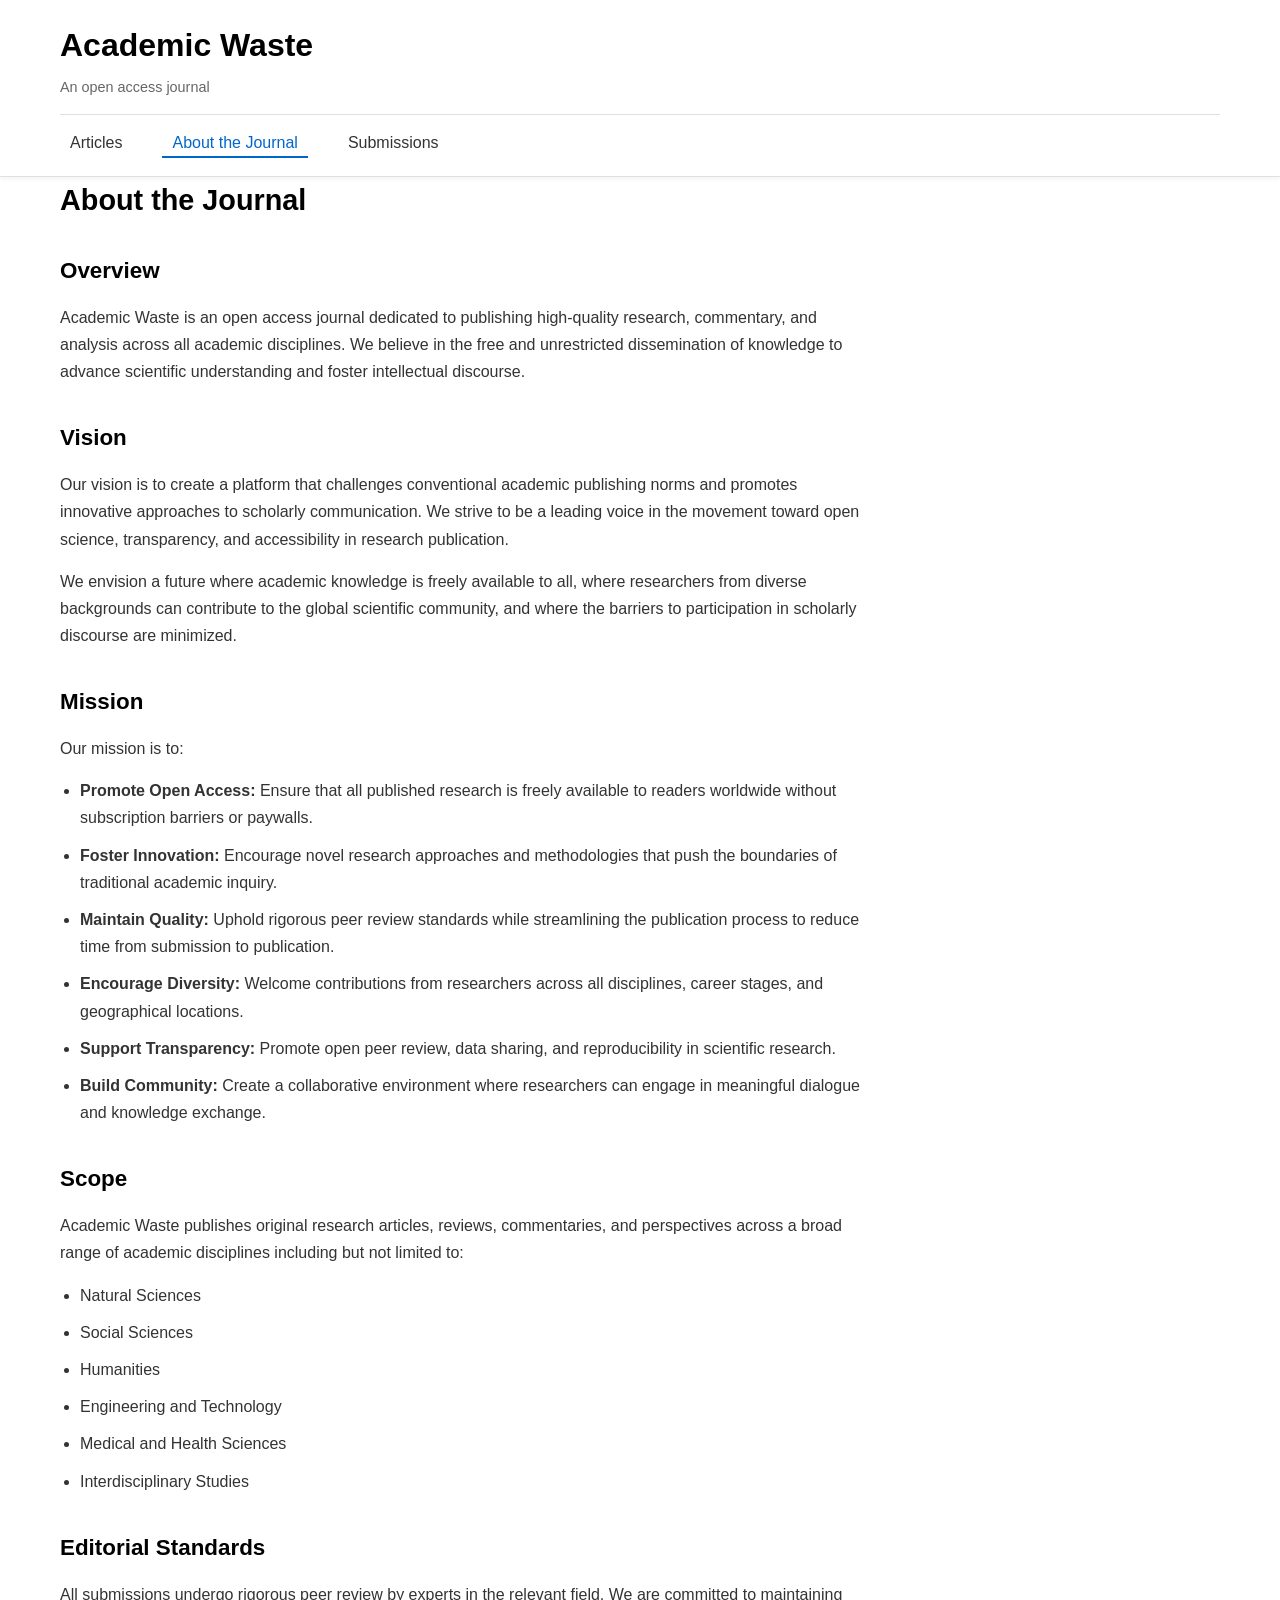
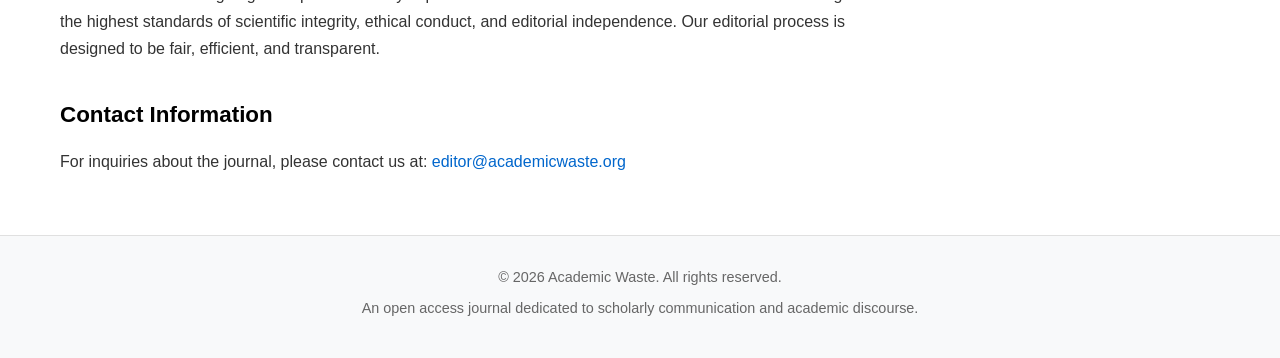
==== about.html @ 73ecdc00 "Create Academic Waste website with homepage, about, and submissions pages Co-authored-by: Prcmise <1" ====
<!DOCTYPE html>
<html lang="en">
<head>
    <meta charset="UTF-8">
    <meta name="viewport" content="width=device-width, initial-scale=1.0">
    <title>About the Journal - Academic Waste</title>
    <link rel="stylesheet" href="styles.css">
</head>
<body>
    <header>
        <div class="container">
            <div class="journal-title">
                <h1>Academic Waste</h1>
                <p class="subtitle">An open access journal</p>
            </div>
            <nav>
                <ul>
                    <li><a href="index.html">Articles</a></li>
                    <li><a href="about.html" class="active">About the Journal</a></li>
                    <li><a href="submissions.html">Submissions</a></li>
                </ul>
            </nav>
        </div>
    </header>

    <main class="container">
        <section class="about-content">
            <h2>About the Journal</h2>
            
            <div class="about-section">
                <h3>Overview</h3>
                <p>Academic Waste is an open access journal dedicated to publishing high-quality research, commentary, and analysis across all academic disciplines. We believe in the free and unrestricted dissemination of knowledge to advance scientific understanding and foster intellectual discourse.</p>
            </div>

            <div class="about-section">
                <h3>Vision</h3>
                <p>Our vision is to create a platform that challenges conventional academic publishing norms and promotes innovative approaches to scholarly communication. We strive to be a leading voice in the movement toward open science, transparency, and accessibility in research publication.</p>
                <p>We envision a future where academic knowledge is freely available to all, where researchers from diverse backgrounds can contribute to the global scientific community, and where the barriers to participation in scholarly discourse are minimized.</p>
            </div>

            <div class="about-section">
                <h3>Mission</h3>
                <p>Our mission is to:</p>
                <ul>
                    <li><strong>Promote Open Access:</strong> Ensure that all published research is freely available to readers worldwide without subscription barriers or paywalls.</li>
                    <li><strong>Foster Innovation:</strong> Encourage novel research approaches and methodologies that push the boundaries of traditional academic inquiry.</li>
                    <li><strong>Maintain Quality:</strong> Uphold rigorous peer review standards while streamlining the publication process to reduce time from submission to publication.</li>
                    <li><strong>Encourage Diversity:</strong> Welcome contributions from researchers across all disciplines, career stages, and geographical locations.</li>
                    <li><strong>Support Transparency:</strong> Promote open peer review, data sharing, and reproducibility in scientific research.</li>
                    <li><strong>Build Community:</strong> Create a collaborative environment where researchers can engage in meaningful dialogue and knowledge exchange.</li>
                </ul>
            </div>

            <div class="about-section">
                <h3>Scope</h3>
                <p>Academic Waste publishes original research articles, reviews, commentaries, and perspectives across a broad range of academic disciplines including but not limited to:</p>
                <ul>
                    <li>Natural Sciences</li>
                    <li>Social Sciences</li>
                    <li>Humanities</li>
                    <li>Engineering and Technology</li>
                    <li>Medical and Health Sciences</li>
                    <li>Interdisciplinary Studies</li>
                </ul>
            </div>

            <div class="about-section">
                <h3>Editorial Standards</h3>
                <p>All submissions undergo rigorous peer review by experts in the relevant field. We are committed to maintaining the highest standards of scientific integrity, ethical conduct, and editorial independence. Our editorial process is designed to be fair, efficient, and transparent.</p>
            </div>

            <div class="about-section">
                <h3>Contact Information</h3>
                <p>For inquiries about the journal, please contact us at: <a href="mailto:editor@academicwaste.org">editor@academicwaste.org</a></p>
            </div>
        </section>
    </main>

    <footer>
        <div class="container">
            <p>&copy; 2026 Academic Waste. All rights reserved.</p>
            <p>An open access journal dedicated to scholarly communication and academic discourse.</p>
        </div>
    </footer>
</body>
</html>
---- styles.css ----
/* CSS for Academic Waste - Inspired by Nature Communications */

* {
    margin: 0;
    padding: 0;
    box-sizing: border-box;
}

body {
    font-family: -apple-system, BlinkMacSystemFont, 'Segoe UI', 'Helvetica Neue', Arial, sans-serif;
    line-height: 1.6;
    color: #333;
    background-color: #fff;
}

.container {
    max-width: 1200px;
    margin: 0 auto;
    padding: 0 20px;
}

/* Header Styles */
header {
    background-color: #fff;
    border-bottom: 1px solid #e0e0e0;
    padding: 20px 0;
    position: sticky;
    top: 0;
    z-index: 1000;
    box-shadow: 0 2px 4px rgba(0,0,0,0.05);
}

.journal-title h1 {
    font-size: 2rem;
    font-weight: 700;
    color: #000;
    margin-bottom: 5px;
}

.journal-title .subtitle {
    font-size: 0.9rem;
    color: #666;
    margin-bottom: 15px;
}

/* Navigation Styles */
nav ul {
    list-style: none;
    display: flex;
    gap: 30px;
    border-top: 1px solid #e0e0e0;
    padding-top: 15px;
}

nav ul li a {
    text-decoration: none;
    color: #333;
    font-weight: 500;
    padding: 5px 10px;
    transition: color 0.3s, border-bottom 0.3s;
    border-bottom: 2px solid transparent;
}

nav ul li a:hover {
    color: #0066cc;
}

nav ul li a.active {
    color: #0066cc;
    border-bottom: 2px solid #0066cc;
}

/* Main Content */
main {
    padding: 40px 20px;
    min-height: calc(100vh - 200px);
}

section h2 {
    font-size: 1.8rem;
    margin-bottom: 30px;
    color: #000;
    font-weight: 700;
}

/* Article Cards */
.articles {
    max-width: 900px;
}

.article-card {
    background: #fff;
    border: 1px solid #e0e0e0;
    border-radius: 4px;
    padding: 25px;
    margin-bottom: 25px;
    transition: box-shadow 0.3s;
}

.article-card:hover {
    box-shadow: 0 4px 12px rgba(0,0,0,0.1);
}

.article-meta {
    display: flex;
    gap: 10px;
    margin-bottom: 15px;
}

.article-type {
    background-color: #f5f5f5;
    padding: 4px 12px;
    border-radius: 3px;
    font-size: 0.85rem;
    font-weight: 600;
    color: #666;
    text-transform: uppercase;
}

.open-access {
    background-color: #e8f5e9;
    color: #2e7d32;
    padding: 4px 12px;
    border-radius: 3px;
    font-size: 0.85rem;
    font-weight: 600;
}

.article-card h3 {
    font-size: 1.3rem;
    margin-bottom: 10px;
    line-height: 1.4;
}

.article-card h3 a {
    color: #000;
    text-decoration: none;
    transition: color 0.3s;
}

.article-card h3 a:hover {
    color: #0066cc;
}

.authors {
    font-size: 0.95rem;
    color: #666;
    margin-bottom: 12px;
    font-style: italic;
}

.abstract {
    font-size: 0.95rem;
    line-height: 1.6;
    color: #333;
    margin-bottom: 15px;
}

.article-footer {
    display: flex;
    justify-content: space-between;
    font-size: 0.85rem;
    color: #999;
    padding-top: 15px;
    border-top: 1px solid #f0f0f0;
}

/* About Page Styles */
.about-content {
    max-width: 800px;
}

.about-section {
    margin-bottom: 35px;
}

.about-section h3 {
    font-size: 1.4rem;
    margin-bottom: 15px;
    color: #000;
    font-weight: 600;
}

.about-section p {
    margin-bottom: 15px;
    line-height: 1.7;
}

.about-section ul {
    margin-left: 20px;
    margin-bottom: 15px;
}

.about-section ul li {
    margin-bottom: 10px;
    line-height: 1.7;
}

.about-section a {
    color: #0066cc;
    text-decoration: none;
}

.about-section a:hover {
    text-decoration: underline;
}

/* Submissions Page Styles */
.submissions-content {
    max-width: 800px;
}

.construction-notice {
    background: linear-gradient(135deg, #f8f9fa 0%, #e9ecef 100%);
    border: 2px solid #dee2e6;
    border-radius: 8px;
    padding: 40px;
    text-align: center;
    margin-bottom: 40px;
}

.notice-icon {
    font-size: 4rem;
    margin-bottom: 20px;
}

.construction-notice h3 {
    font-size: 1.6rem;
    margin-bottom: 20px;
    color: #000;
}

.construction-notice p {
    margin-bottom: 15px;
    line-height: 1.7;
    text-align: left;
}

.construction-notice ul {
    text-align: left;
    margin-left: 40px;
    margin-bottom: 20px;
}

.construction-notice ul li {
    margin-bottom: 8px;
}

.construction-notice a {
    color: #0066cc;
    text-decoration: none;
    font-weight: 600;
}

.construction-notice a:hover {
    text-decoration: underline;
}

.expected-launch {
    font-weight: 600;
    font-size: 1.05rem;
    margin-top: 25px !important;
    padding-top: 20px;
    border-top: 1px solid #dee2e6;
}

.submission-guidelines {
    background: #f8f9fa;
    border-left: 4px solid #0066cc;
    padding: 25px;
    border-radius: 4px;
}

.submission-guidelines h3 {
    font-size: 1.3rem;
    margin-bottom: 15px;
    color: #000;
}

.submission-guidelines p {
    line-height: 1.7;
    color: #666;
}

/* Footer Styles */
footer {
    background-color: #f8f9fa;
    border-top: 1px solid #e0e0e0;
    padding: 30px 0;
    margin-top: 60px;
    text-align: center;
}

footer p {
    margin-bottom: 8px;
    color: #666;
    font-size: 0.9rem;
}

/* Responsive Design */
@media (max-width: 768px) {
    .journal-title h1 {
        font-size: 1.5rem;
    }

    nav ul {
        flex-direction: column;
        gap: 10px;
    }

    section h2 {
        font-size: 1.5rem;
    }

    .article-card {
        padding: 20px;
    }

    .article-footer {
        flex-direction: column;
        gap: 5px;
    }

    .construction-notice {
        padding: 25px;
    }
}
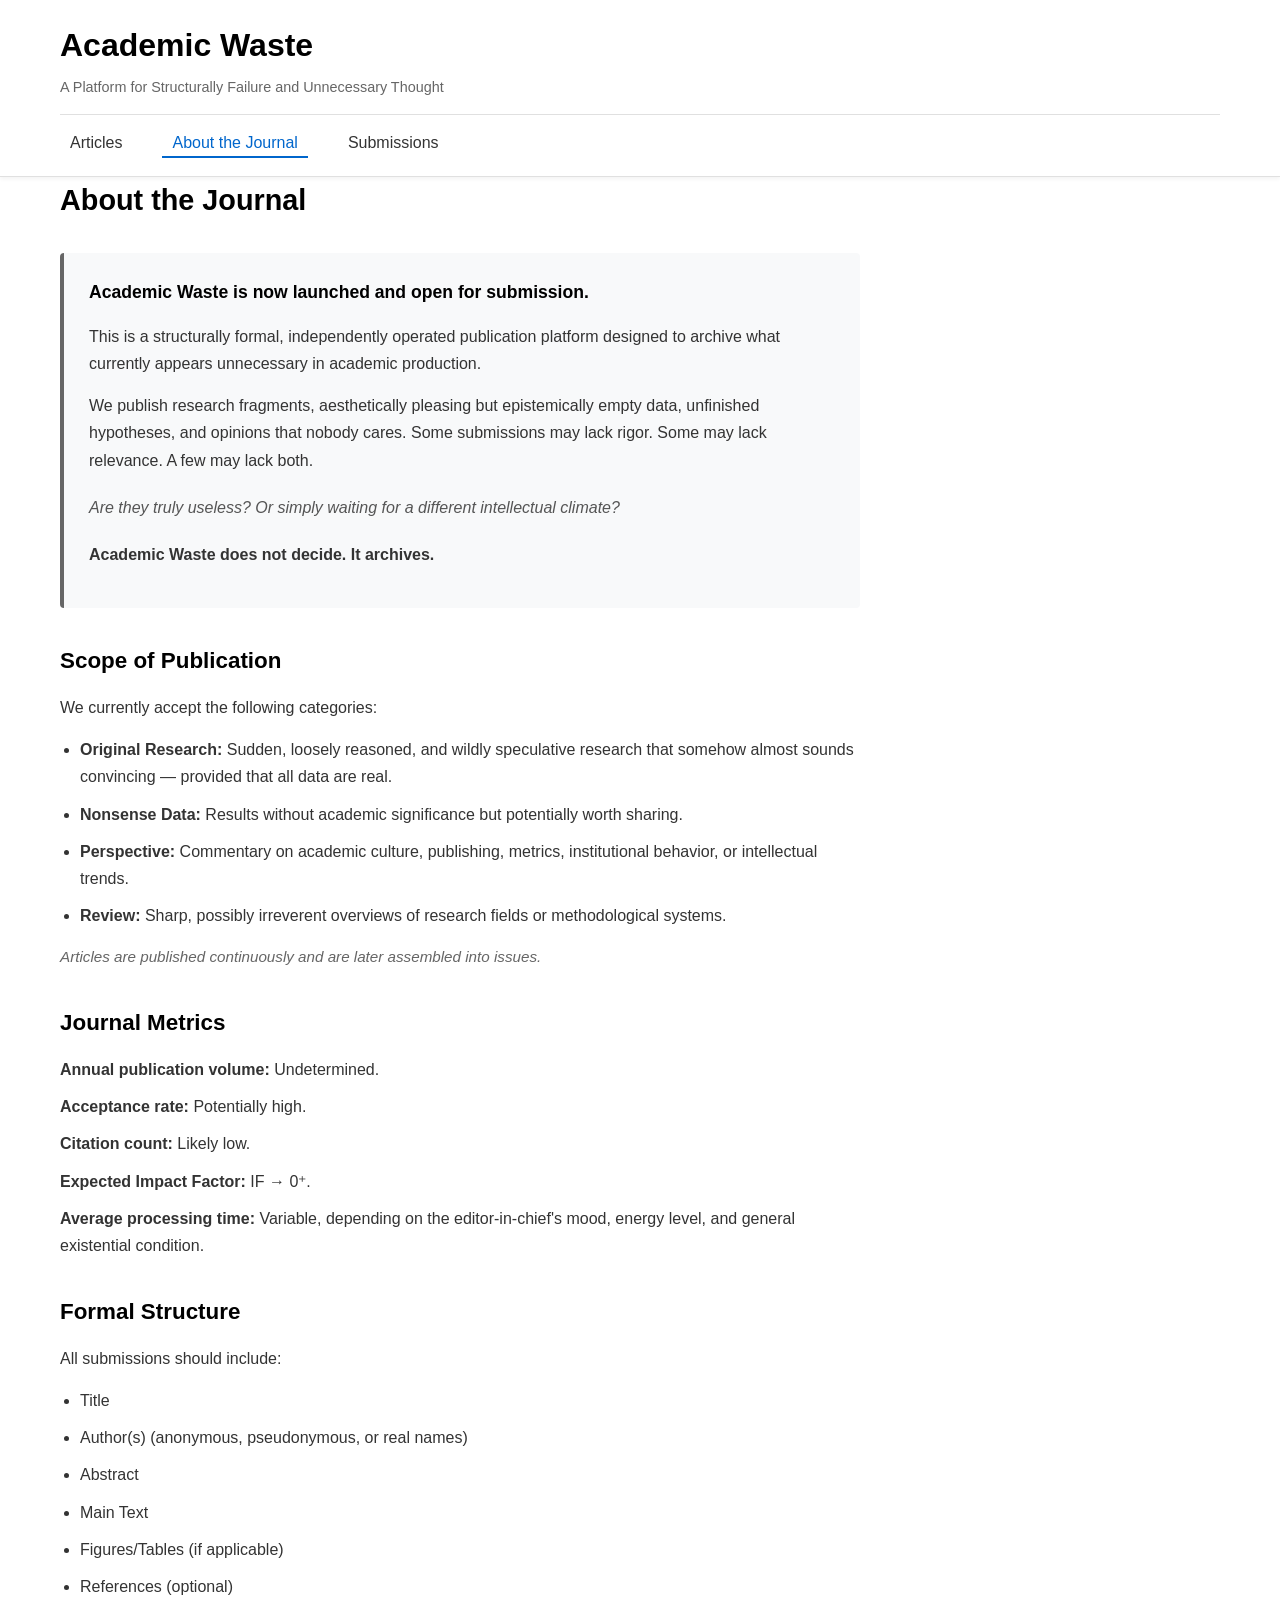
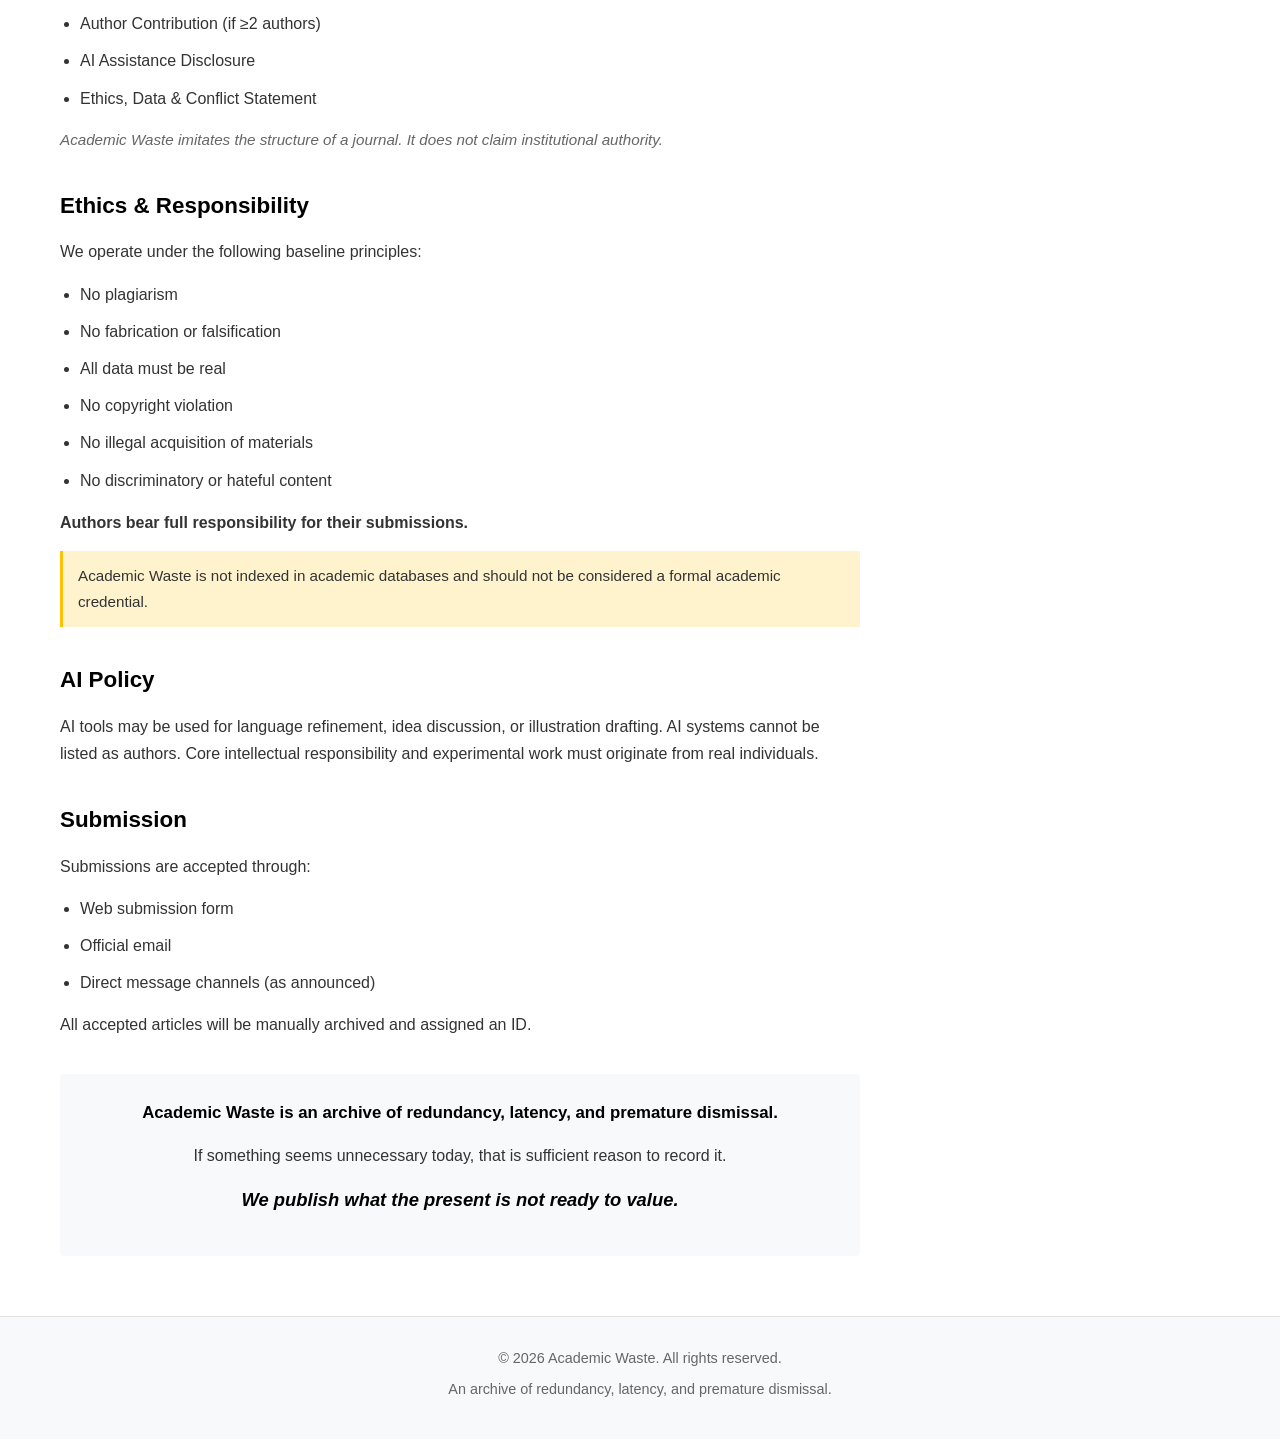
==== commit ddaa2de6: "Update About the Journal with new ironic, self-aware content and update subtitle/footer across all p" ====
--- a/about.html
+++ b/about.html
@@ -11,7 +11,7 @@
         <div class="container">
             <div class="journal-title">
                 <h1>Academic Waste</h1>
-                <p class="subtitle">An open access journal</p>
+                <p class="subtitle">A Platform for Structurally Failure and Unnecessary Thought</p>
             </div>
             <nav>
                 <ul>
@@ -27,51 +27,89 @@
         <section class="about-content">
             <h2>About the Journal</h2>
             
-            <div class="about-section">
-                <h3>Overview</h3>
-                <p>Academic Waste is an open access journal dedicated to publishing high-quality research, commentary, and analysis across all academic disciplines. We believe in the free and unrestricted dissemination of knowledge to advance scientific understanding and foster intellectual discourse.</p>
+            <div class="about-section intro-section">
+                <p class="tagline">Academic Waste is now launched and open for submission.</p>
+                <p>This is a structurally formal, independently operated publication platform designed to archive what currently appears unnecessary in academic production.</p>
+                <p>We publish research fragments, aesthetically pleasing but epistemically empty data, unfinished hypotheses, and opinions that nobody cares. Some submissions may lack rigor. Some may lack relevance. A few may lack both.</p>
+                <p class="question">Are they truly useless? Or simply waiting for a different intellectual climate?</p>
+                <p><strong>Academic Waste does not decide. It archives.</strong></p>
             </div>
 
             <div class="about-section">
-                <h3>Vision</h3>
-                <p>Our vision is to create a platform that challenges conventional academic publishing norms and promotes innovative approaches to scholarly communication. We strive to be a leading voice in the movement toward open science, transparency, and accessibility in research publication.</p>
-                <p>We envision a future where academic knowledge is freely available to all, where researchers from diverse backgrounds can contribute to the global scientific community, and where the barriers to participation in scholarly discourse are minimized.</p>
+                <h3>Scope of Publication</h3>
+                <p>We currently accept the following categories:</p>
+                <ul>
+                    <li><strong>Original Research:</strong> Sudden, loosely reasoned, and wildly speculative research that somehow almost sounds convincing — provided that all data are real.</li>
+                    <li><strong>Nonsense Data:</strong> Results without academic significance but potentially worth sharing.</li>
+                    <li><strong>Perspective:</strong> Commentary on academic culture, publishing, metrics, institutional behavior, or intellectual trends.</li>
+                    <li><strong>Review:</strong> Sharp, possibly irreverent overviews of research fields or methodological systems.</li>
+                </ul>
+                <p class="note">Articles are published continuously and are later assembled into issues.</p>
             </div>
 
-            <div class="about-section">
-                <h3>Mission</h3>
-                <p>Our mission is to:</p>
-                <ul>
-                    <li><strong>Promote Open Access:</strong> Ensure that all published research is freely available to readers worldwide without subscription barriers or paywalls.</li>
-                    <li><strong>Foster Innovation:</strong> Encourage novel research approaches and methodologies that push the boundaries of traditional academic inquiry.</li>
-                    <li><strong>Maintain Quality:</strong> Uphold rigorous peer review standards while streamlining the publication process to reduce time from submission to publication.</li>
-                    <li><strong>Encourage Diversity:</strong> Welcome contributions from researchers across all disciplines, career stages, and geographical locations.</li>
-                    <li><strong>Support Transparency:</strong> Promote open peer review, data sharing, and reproducibility in scientific research.</li>
-                    <li><strong>Build Community:</strong> Create a collaborative environment where researchers can engage in meaningful dialogue and knowledge exchange.</li>
+            <div class="about-section metrics-section">
+                <h3>Journal Metrics</h3>
+                <ul class="metrics-list">
+                    <li><strong>Annual publication volume:</strong> Undetermined.</li>
+                    <li><strong>Acceptance rate:</strong> Potentially high.</li>
+                    <li><strong>Citation count:</strong> Likely low.</li>
+                    <li><strong>Expected Impact Factor:</strong> IF → 0⁺.</li>
+                    <li><strong>Average processing time:</strong> Variable, depending on the editor-in-chief's mood, energy level, and general existential condition.</li>
                 </ul>
             </div>
 
             <div class="about-section">
-                <h3>Scope</h3>
-                <p>Academic Waste publishes original research articles, reviews, commentaries, and perspectives across a broad range of academic disciplines including but not limited to:</p>
+                <h3>Formal Structure</h3>
+                <p>All submissions should include:</p>
                 <ul>
-                    <li>Natural Sciences</li>
-                    <li>Social Sciences</li>
-                    <li>Humanities</li>
-                    <li>Engineering and Technology</li>
-                    <li>Medical and Health Sciences</li>
-                    <li>Interdisciplinary Studies</li>
+                    <li>Title</li>
+                    <li>Author(s) (anonymous, pseudonymous, or real names)</li>
+                    <li>Abstract</li>
+                    <li>Main Text</li>
+                    <li>Figures/Tables (if applicable)</li>
+                    <li>References (optional)</li>
+                    <li>Author Contribution (if ≥2 authors)</li>
+                    <li>AI Assistance Disclosure</li>
+                    <li>Ethics, Data &amp; Conflict Statement</li>
                 </ul>
+                <p class="note">Academic Waste <em>imitates</em> the structure of a journal. It does not claim institutional authority.</p>
             </div>
 
             <div class="about-section">
-                <h3>Editorial Standards</h3>
-                <p>All submissions undergo rigorous peer review by experts in the relevant field. We are committed to maintaining the highest standards of scientific integrity, ethical conduct, and editorial independence. Our editorial process is designed to be fair, efficient, and transparent.</p>
+                <h3>Ethics &amp; Responsibility</h3>
+                <p>We operate under the following baseline principles:</p>
+                <ul>
+                    <li>No plagiarism</li>
+                    <li>No fabrication or falsification</li>
+                    <li>All data must be real</li>
+                    <li>No copyright violation</li>
+                    <li>No illegal acquisition of materials</li>
+                    <li>No discriminatory or hateful content</li>
+                </ul>
+                <p><strong>Authors bear full responsibility for their submissions.</strong></p>
+                <p class="disclaimer">Academic Waste is not indexed in academic databases and should not be considered a formal academic credential.</p>
             </div>
 
             <div class="about-section">
-                <h3>Contact Information</h3>
-                <p>For inquiries about the journal, please contact us at: <a href="mailto:editor@academicwaste.org">editor@academicwaste.org</a></p>
+                <h3>AI Policy</h3>
+                <p>AI tools may be used for language refinement, idea discussion, or illustration drafting. AI systems cannot be listed as authors. Core intellectual responsibility and experimental work must originate from real individuals.</p>
+            </div>
+
+            <div class="about-section">
+                <h3>Submission</h3>
+                <p>Submissions are accepted through:</p>
+                <ul>
+                    <li>Web submission form</li>
+                    <li>Official email</li>
+                    <li>Direct message channels (as announced)</li>
+                </ul>
+                <p>All accepted articles will be manually archived and assigned an ID.</p>
+            </div>
+
+            <div class="about-section closing-section">
+                <p class="statement"><strong>Academic Waste is an archive of redundancy, latency, and premature dismissal.</strong></p>
+                <p>If something seems unnecessary today, that is sufficient reason to record it.</p>
+                <p class="tagline"><em>We publish what the present is not ready to value.</em></p>
             </div>
         </section>
     </main>
@@ -79,7 +117,7 @@
     <footer>
         <div class="container">
             <p>&copy; 2026 Academic Waste. All rights reserved.</p>
-            <p>An open access journal dedicated to scholarly communication and academic discourse.</p>
+            <p>An archive of redundancy, latency, and premature dismissal.</p>
         </div>
     </footer>
 </body>
--- a/styles.css
+++ b/styles.css
@@ -205,6 +205,68 @@
     text-decoration: underline;
 }
 
+/* Special About Page Elements */
+.intro-section {
+    background: #f8f9fa;
+    padding: 25px;
+    border-left: 4px solid #666;
+    border-radius: 4px;
+}
+
+.tagline {
+    font-size: 1.1rem;
+    font-weight: 600;
+    color: #000;
+    margin-bottom: 15px !important;
+}
+
+.question {
+    font-style: italic;
+    color: #555;
+    margin: 20px 0 !important;
+}
+
+.note {
+    font-style: italic;
+    color: #666;
+    font-size: 0.95rem;
+    margin-top: 15px !important;
+}
+
+.disclaimer {
+    background: #fff3cd;
+    padding: 12px 15px;
+    border-left: 3px solid #ffc107;
+    margin-top: 15px !important;
+    font-size: 0.95rem;
+}
+
+.statement {
+    font-size: 1.05rem;
+    color: #000;
+}
+
+.closing-section {
+    background: #f8f9fa;
+    padding: 25px;
+    border-radius: 4px;
+    text-align: center;
+}
+
+.closing-section .tagline {
+    font-size: 1.15rem;
+    margin-top: 15px !important;
+}
+
+.metrics-section ul {
+    list-style: none;
+    margin-left: 0;
+}
+
+.metrics-section ul li {
+    padding-left: 0;
+}
+
 /* Submissions Page Styles */
 .submissions-content {
     max-width: 800px;
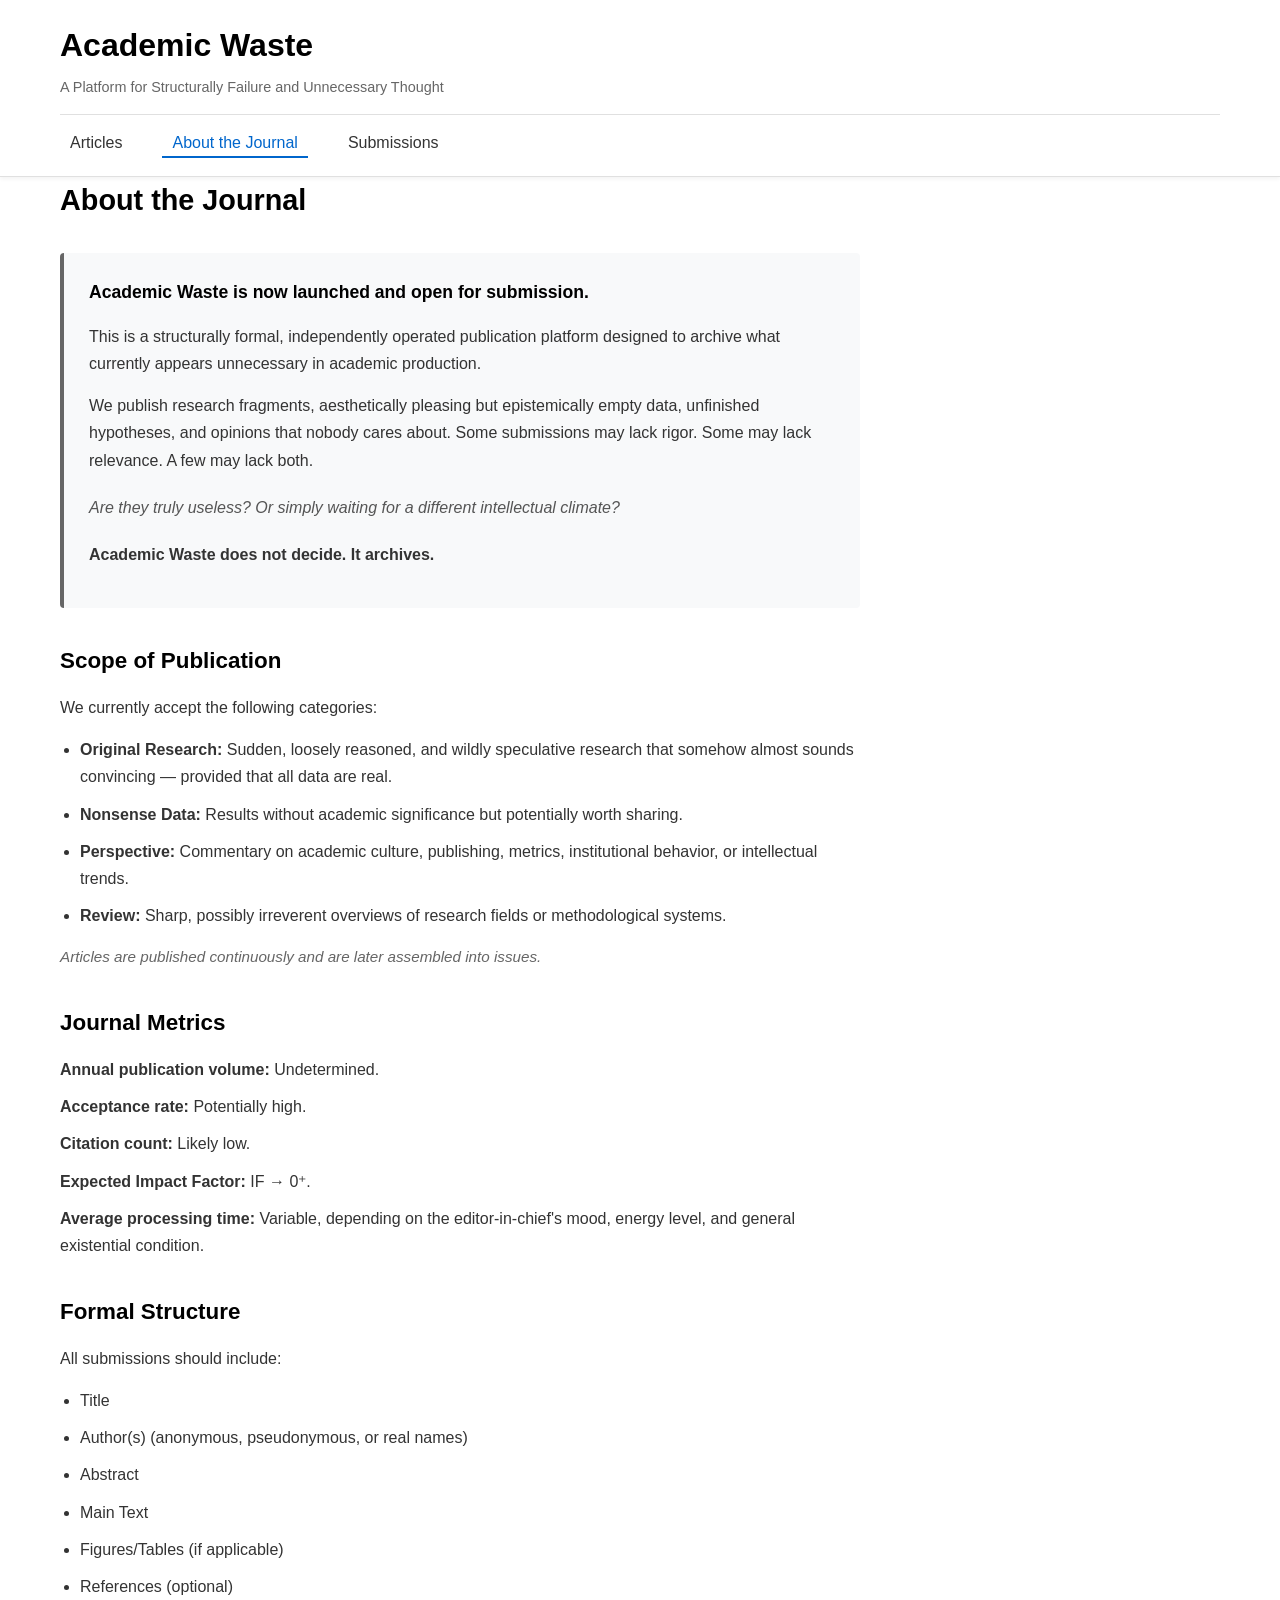
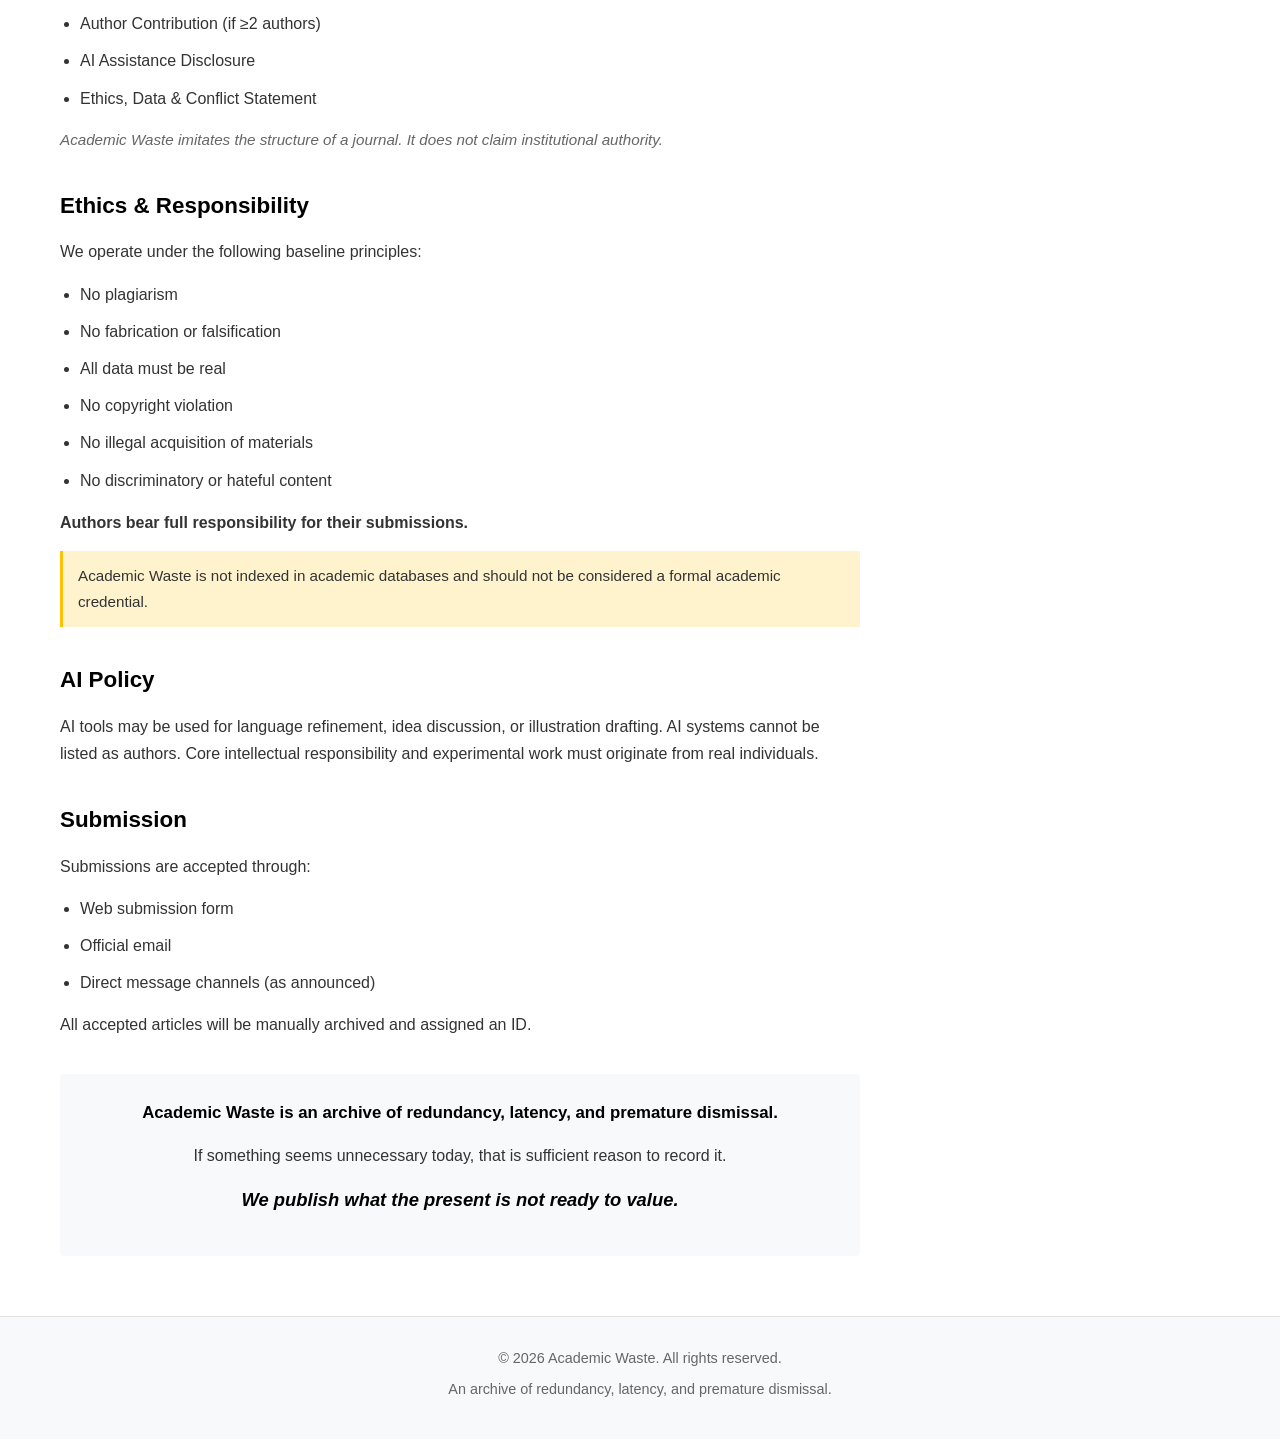
==== commit af72b1f0: "Fix grammar: add missing 'about' in opinions phrase Co-authored-by: Prcmise <19553288+Prcmise@users." ====
--- a/about.html
+++ b/about.html
@@ -30,7 +30,7 @@
             <div class="about-section intro-section">
                 <p class="tagline">Academic Waste is now launched and open for submission.</p>
                 <p>This is a structurally formal, independently operated publication platform designed to archive what currently appears unnecessary in academic production.</p>
-                <p>We publish research fragments, aesthetically pleasing but epistemically empty data, unfinished hypotheses, and opinions that nobody cares. Some submissions may lack rigor. Some may lack relevance. A few may lack both.</p>
+                <p>We publish research fragments, aesthetically pleasing but epistemically empty data, unfinished hypotheses, and opinions that nobody cares about. Some submissions may lack rigor. Some may lack relevance. A few may lack both.</p>
                 <p class="question">Are they truly useless? Or simply waiting for a different intellectual climate?</p>
                 <p><strong>Academic Waste does not decide. It archives.</strong></p>
             </div>
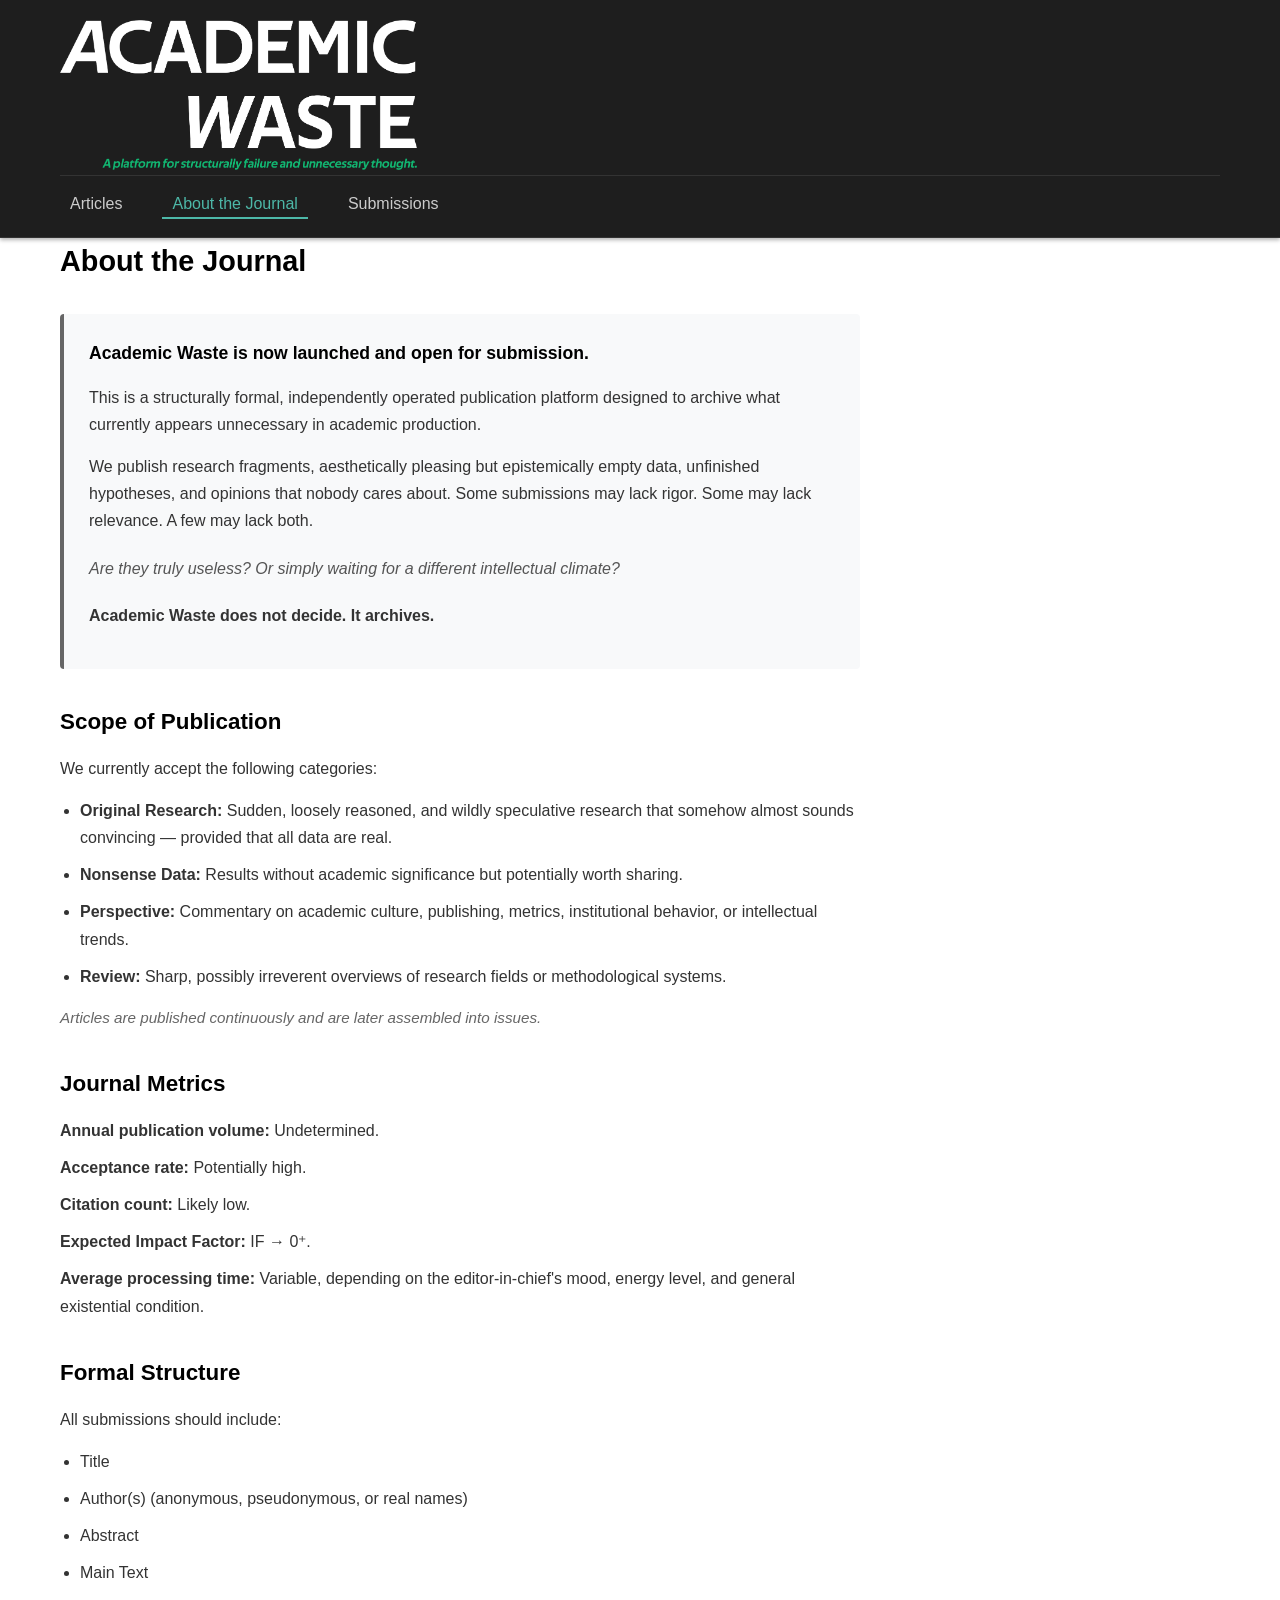
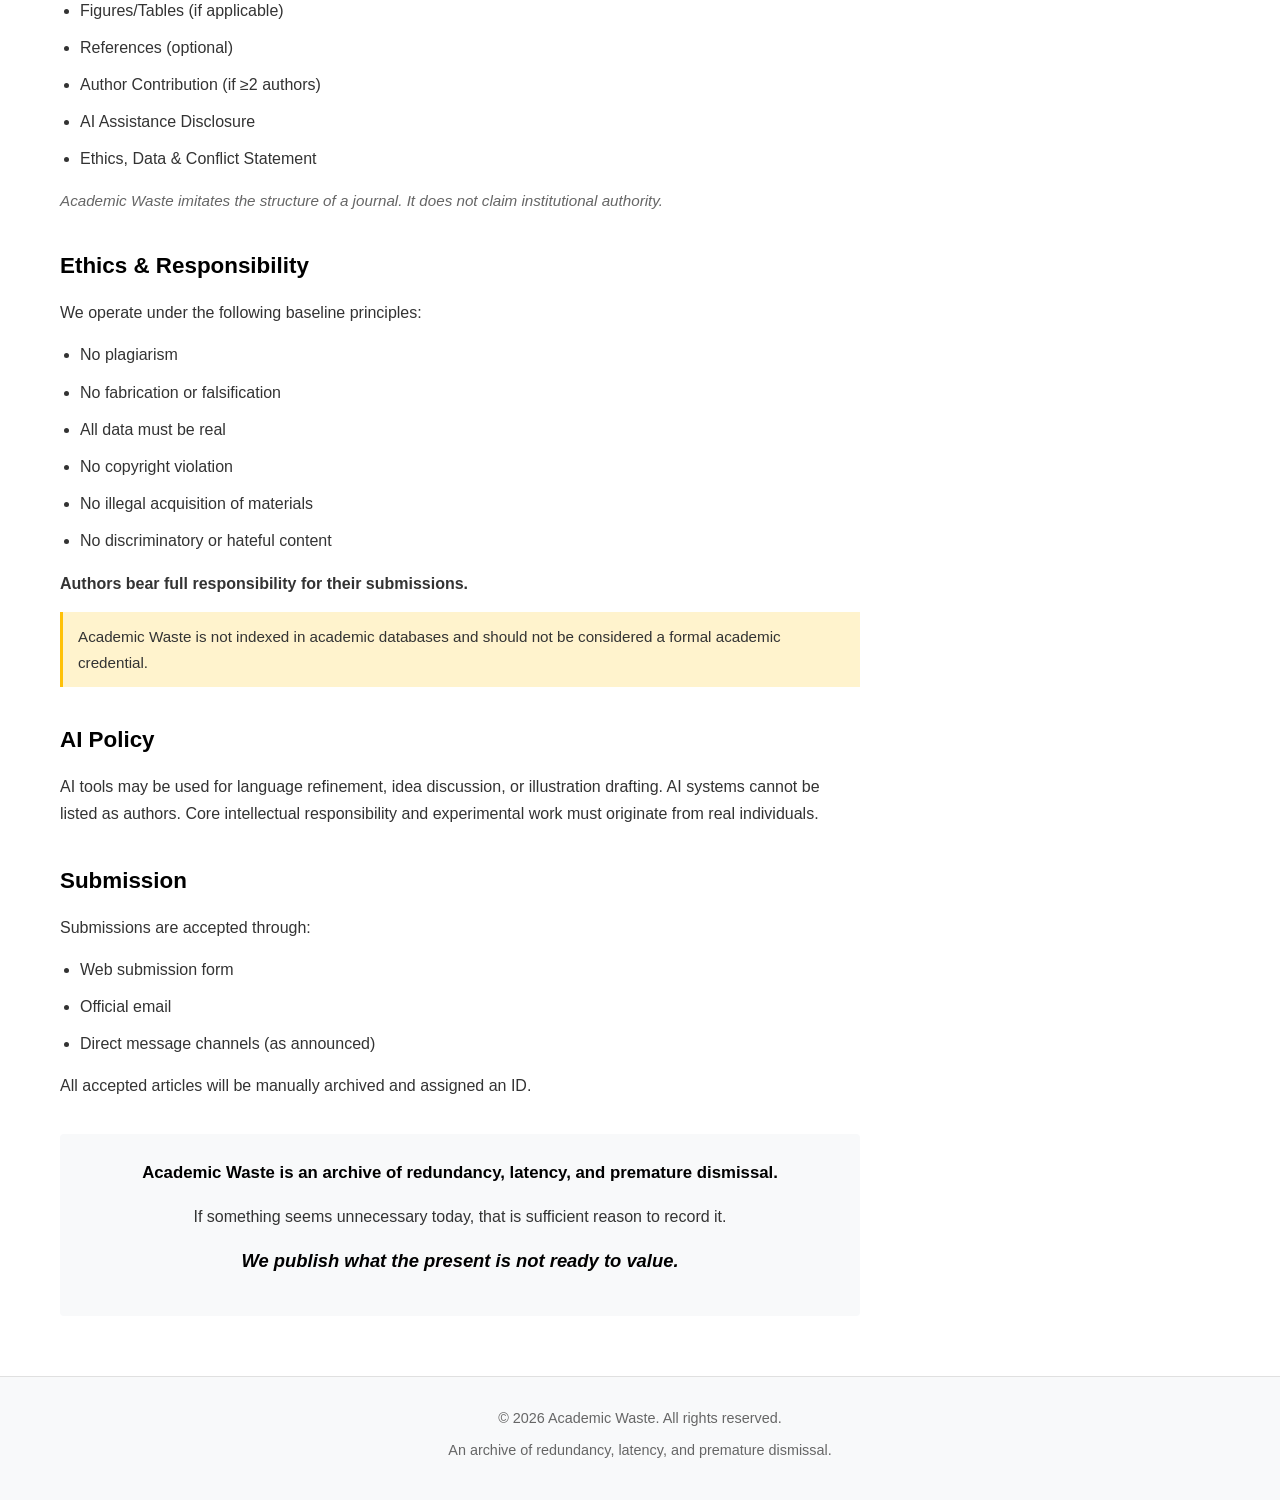
==== commit bc546d8a: "v1 first" ====
--- a/about.html
+++ b/about.html
@@ -10,8 +10,7 @@
     <header>
         <div class="container">
             <div class="journal-title">
-                <h1>Academic Waste</h1>
-                <p class="subtitle">A Platform for Structurally Failure and Unnecessary Thought</p>
+                <h1><img src="banner.png" alt="Academic Waste"></h1>
             </div>
             <nav>
                 <ul>
--- a/styles.css
+++ b/styles.css
@@ -21,25 +21,32 @@
 
 /* Header Styles */
 header {
-    background-color: #fff;
-    border-bottom: 1px solid #e0e0e0;
+    background-color: #1e1e1e;
+    border-bottom: 1px solid #333;
     padding: 20px 0;
     position: sticky;
     top: 0;
     z-index: 1000;
-    box-shadow: 0 2px 4px rgba(0,0,0,0.05);
+    box-shadow: 0 2px 4px rgba(0,0,0,0.3);
 }
 
 .journal-title h1 {
     font-size: 2rem;
     font-weight: 700;
-    color: #000;
+    color: #fff;
     margin-bottom: 5px;
+}
+
+.journal-title h1 img {
+    max-width: 100%;
+    height: auto;
+    max-height: 150px;
+    display: block;
 }
 
 .journal-title .subtitle {
     font-size: 0.9rem;
-    color: #666;
+    color: #4db8a8;
     margin-bottom: 15px;
 }
 
@@ -48,13 +55,13 @@
     list-style: none;
     display: flex;
     gap: 30px;
-    border-top: 1px solid #e0e0e0;
+    border-top: 1px solid #333;
     padding-top: 15px;
 }
 
 nav ul li a {
     text-decoration: none;
-    color: #333;
+    color: #ccc;
     font-weight: 500;
     padding: 5px 10px;
     transition: color 0.3s, border-bottom 0.3s;
@@ -62,12 +69,12 @@
 }
 
 nav ul li a:hover {
-    color: #0066cc;
+    color: #4db8a8;
 }
 
 nav ul li a.active {
-    color: #0066cc;
-    border-bottom: 2px solid #0066cc;
+    color: #4db8a8;
+    border-bottom: 2px solid #4db8a8;
 }
 
 /* Main Content */
@@ -95,10 +102,31 @@
     padding: 25px;
     margin-bottom: 25px;
     transition: box-shadow 0.3s;
+    display: flex;
+    gap: 25px;
+    align-items: flex-start;
 }
 
 .article-card:hover {
     box-shadow: 0 4px 12px rgba(0,0,0,0.1);
+}
+
+.article-content {
+    flex: 1;
+    min-width: 0;
+}
+
+.article-thumbnail {
+    flex-shrink: 0;
+    width: 200px;
+}
+
+.article-thumbnail img {
+    width: 100%;
+    height: auto;
+    border-radius: 4px;
+    object-fit: cover;
+    display: block;
 }
 
 .article-meta {
@@ -376,6 +404,11 @@
 
     .article-card {
         padding: 20px;
+        flex-direction: column;
+    }
+
+    .article-thumbnail {
+        width: 100%;
     }
 
     .article-footer {
